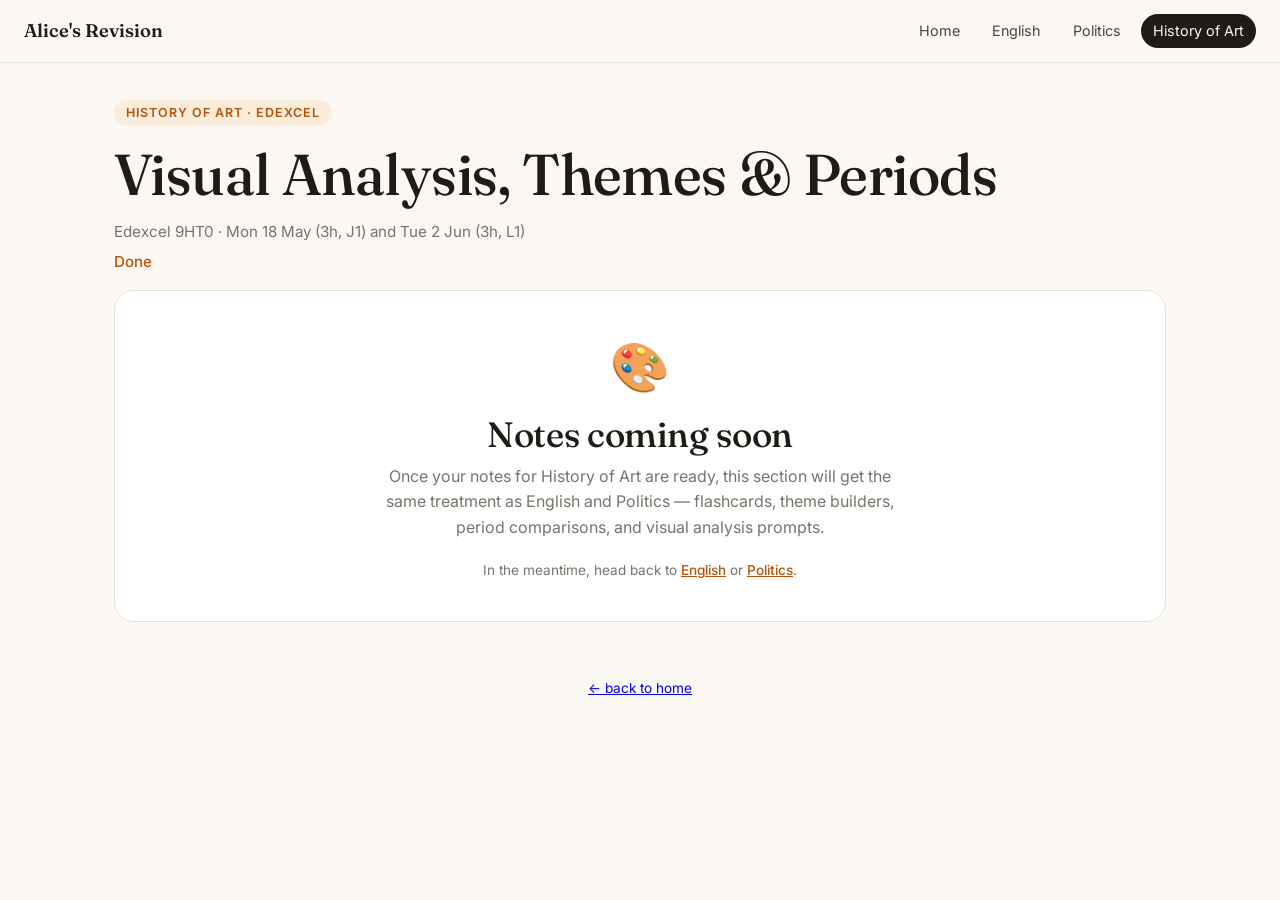
==== subjects/art.html @ 1a7590ea "v1: Alice's A-level revision app — English, Politics, Art placeholder, SW + cache-busting" ====
<!doctype html>
<html lang="en">
<head>
  <meta charset="utf-8" />
  <meta name="viewport" content="width=device-width, initial-scale=1" />
  <title>History of Art · Alice's Revision</title>
  <link rel="preconnect" href="https://fonts.googleapis.com">
  <link rel="preconnect" href="https://fonts.gstatic.com" crossorigin>
  <link href="https://fonts.googleapis.com/css2?family=Fraunces:ital,opsz,wght@0,9..144,400;0,9..144,500;0,9..144,600;1,9..144,400;1,9..144,500&family=Inter:wght@400;500;600&display=swap" rel="stylesheet">
  <link rel="stylesheet" href="../assets/css/styles.css?v=20260503174955">
  <link rel="icon" href="data:image/svg+xml,%3Csvg xmlns='http://www.w3.org/2000/svg' viewBox='0 0 64 64'%3E%3Crect width='64' height='64' rx='16' fill='%23B8540A'/%3E%3Ctext x='32' y='44' text-anchor='middle' font-family='serif' font-size='38' fill='%23FBF8F3' font-style='italic'%3EH%3C/text%3E%3C/svg%3E">
</head>
<body>

<nav class="nav">
  <a class="brand" href="../">Alice's Revision</a>
  <div class="links">
    <a href="../">Home</a>
    <a href="./english.html">English</a>
    <a href="./politics.html">Politics</a>
    <a href="./art.html" class="active">History of Art</a>
  </div>
</nav>

<div class="container">

  <header class="subject-header">
    <span class="badge art">History of Art · Edexcel</span>
    <h1>Visual Analysis, Themes & Periods</h1>
    <p class="meta">Edexcel 9HT0 · Mon 18 May (3h, J1) and Tue 2 Jun (3h, L1)</p>
    <p class="meta" id="examCountdown" style="margin-top: 8px; font-weight: 500; color: var(--art);"></p>
  </header>

  <div class="card-stage" style="text-align: center; min-height: 240px">
    <div style="font-size: 3rem; margin-bottom: 12px">🎨</div>
    <h2 class="serif" style="margin-bottom: 8px">Notes coming soon</h2>
    <p class="muted" style="max-width: 520px; margin: 0 auto; line-height: 1.6">
      Once your notes for History of Art are ready, this section will get the same treatment as English and Politics — flashcards, theme builders, period comparisons, and visual analysis prompts.
    </p>
    <p class="muted" style="font-size: 0.85rem; margin-top: 20px">
      In the meantime, head back to <a href="./english.html" style="color: var(--art); font-weight: 500">English</a> or
      <a href="./politics.html" style="color: var(--art); font-weight: 500">Politics</a>.
    </p>
  </div>

  <footer><a href="../">← back to home</a></footer>
</div>

<script src="../assets/js/shared.js?v=20260503174955"></script>
<script>
  const exam = window.EXAMS.find(e => e.subject === 'art');
  if (exam) {
    const t = timeUntil(exam.date);
    document.getElementById('examCountdown').textContent =
      t.past ? 'Done' : (t.days + ' day' + (t.days===1?'':'s') + ' to your first paper');
  }
</script>

</body>
</html>
---- assets/css/styles.css ----
/* ========================================================================
   Alice's A-Level Revision — design system
   Inspired by Anki + Notion + warm scholarly aesthetic
   ======================================================================== */

:root {
  /* Colours */
  --bg: #FBF8F3;          /* warm off-white parchment */
  --bg-elev: #FFFFFF;
  --bg-card: #FFFFFF;
  --ink: #1F1B16;
  --ink-soft: #4A453E;
  --ink-mute: #7A736A;
  --line: #E8E2D6;
  --line-soft: #F2EDE2;
  --gold: #B8860B;
  --gold-soft: #E8C766;

  /* Subject palette — distinct so Alice associates each with a colour */
  --eng: #6B2D5C;            /* deep mulberry — Milton/poetry */
  --eng-bg: #F5EBF1;
  --eng-soft: #B388A6;
  --pol: #14463A;            /* parliamentary green */
  --pol-bg: #E6EFEB;
  --pol-soft: #5A8A7A;
  --art: #B8540A;            /* renaissance ochre */
  --art-bg: #FAEDDC;
  --art-soft: #D4985E;

  /* Memory-cue accent palette (used for critic chips, themes etc.) */
  --c1: #E27D60;  /* coral */
  --c2: #E8A87C;  /* peach */
  --c3: #C38D9E;  /* dusty pink */
  --c4: #8E9AAF;  /* slate */
  --c5: #41B3A3;  /* teal */
  --c6: #85BAA1;  /* sage */
  --c7: #D4A373;  /* tan */
  --c8: #6D597A;  /* plum */
  --c9: #355C7D;  /* navy */
  --c10:#B56576;  /* rose */

  /* Confidence colours */
  --shaky: #C03A2B;
  --shaky-bg: #FCE8E5;
  --okay: #C68A12;
  --okay-bg: #FCF1DC;
  --solid: #2F8C57;
  --solid-bg: #E1F2E8;

  /* Typography */
  --font-display: 'Fraunces', 'Times New Roman', serif;
  --font-sans: 'Inter', -apple-system, BlinkMacSystemFont, sans-serif;
  --font-mono: 'JetBrains Mono', monospace;

  /* Sizing */
  --radius-sm: 6px;
  --radius: 12px;
  --radius-lg: 20px;
  --shadow-sm: 0 1px 2px rgba(31, 27, 22, 0.06);
  --shadow: 0 4px 16px rgba(31, 27, 22, 0.08);
  --shadow-lg: 0 12px 32px rgba(31, 27, 22, 0.12);
}

* { box-sizing: border-box; margin: 0; padding: 0; }

html { font-size: 16px; -webkit-font-smoothing: antialiased; }

body {
  background: var(--bg);
  color: var(--ink);
  font-family: var(--font-sans);
  line-height: 1.5;
  min-height: 100vh;
}

/* Typography ------------------------------------------------------------ */
.serif { font-family: var(--font-display); }

h1, h2, h3 { font-family: var(--font-display); font-weight: 500; line-height: 1.15; letter-spacing: -0.01em; }
h1 { font-size: clamp(2.2rem, 5vw, 3.6rem); }
h2 { font-size: clamp(1.6rem, 3vw, 2.2rem); font-weight: 500; }
h3 { font-size: 1.25rem; font-weight: 600; }
.muted { color: var(--ink-mute); }
.quote-text { font-family: var(--font-display); font-style: italic; font-size: 1.2rem; line-height: 1.45; }
.kbd { font-family: var(--font-mono); font-size: 0.78rem; background: var(--line-soft); padding: 2px 6px; border-radius: 4px; border: 1px solid var(--line); }

/* Layout ---------------------------------------------------------------- */
.container { max-width: 1100px; margin: 0 auto; padding: 0 24px; }
.container-narrow { max-width: 760px; margin: 0 auto; padding: 0 24px; }

.nav {
  position: sticky; top: 0; z-index: 50;
  background: rgba(251,248,243, .85); backdrop-filter: blur(12px);
  border-bottom: 1px solid var(--line);
  padding: 14px 24px;
  display: flex; align-items: center; justify-content: space-between;
}
.nav .brand { font-family: var(--font-display); font-size: 1.15rem; font-weight: 600; color: var(--ink); text-decoration: none; }
.nav .links { display: flex; gap: 8px; align-items: center; flex-wrap: wrap; }
.nav .links a {
  text-decoration: none; color: var(--ink-soft); font-size: 0.9rem; padding: 6px 12px;
  border-radius: 999px; transition: all .2s;
}
.nav .links a:hover { background: var(--line-soft); color: var(--ink); }
.nav .links a.active { background: var(--ink); color: var(--bg); }

/* Hero ------------------------------------------------------------------ */
.hero {
  padding: 56px 0 32px;
  text-align: center;
}
.hero .greeting { font-family: var(--font-display); font-size: clamp(2.4rem, 6vw, 4.2rem); margin-bottom: 16px; }
.hero .greeting em { font-style: italic; color: var(--gold); font-weight: 400; }
.hero .subtitle { font-size: 1.1rem; color: var(--ink-soft); max-width: 600px; margin: 0 auto; }

.streak-pill {
  display: inline-flex; align-items: center; gap: 8px;
  background: var(--bg-elev); border: 1px solid var(--line);
  border-radius: 999px; padding: 6px 14px; font-size: 0.85rem; color: var(--ink-soft);
  margin-top: 16px;
}
.streak-pill .dot { width: 8px; height: 8px; border-radius: 50%; background: var(--solid); animation: pulse 2s infinite; }
@keyframes pulse { 0%,100% { opacity: 1; } 50% { opacity: 0.4; } }

/* Countdown panel ------------------------------------------------------- */
.countdown {
  background: linear-gradient(135deg, #2C1810 0%, #1F1B16 100%);
  color: #FBF8F3;
  border-radius: var(--radius-lg);
  padding: 36px 28px;
  margin: 32px 0;
  text-align: center;
  position: relative; overflow: hidden;
}
.countdown::before {
  content: ''; position: absolute; inset: 0;
  background: radial-gradient(circle at 30% 20%, rgba(232,199,102,0.15) 0%, transparent 60%);
  pointer-events: none;
}
.countdown .label { font-size: 0.85rem; text-transform: uppercase; letter-spacing: 0.1em; opacity: 0.7; }
.countdown .next-exam { font-family: var(--font-display); font-size: 1.6rem; margin: 8px 0 20px; }
.countdown .timer { display: flex; justify-content: center; gap: 24px; flex-wrap: wrap; }
.countdown .timer .unit { min-width: 80px; }
.countdown .timer .num { font-family: var(--font-display); font-size: clamp(2.4rem, 6vw, 3.6rem); font-weight: 500; line-height: 1; color: var(--gold-soft); }
.countdown .timer .name { font-size: 0.78rem; text-transform: uppercase; letter-spacing: 0.15em; opacity: 0.6; margin-top: 4px; }

/* Quote block ----------------------------------------------------------- */
.daily-quote {
  background: var(--bg-elev);
  border: 1px solid var(--line);
  border-radius: var(--radius-lg);
  padding: 28px 32px;
  margin: 24px 0;
  position: relative;
}
.daily-quote::before {
  content: '“'; position: absolute; top: -10px; left: 20px;
  font-family: var(--font-display); font-size: 5rem; color: var(--gold-soft); line-height: 1;
}
.daily-quote .text { font-family: var(--font-display); font-style: italic; font-size: 1.15rem; line-height: 1.5; color: var(--ink); padding-left: 32px; }
.daily-quote .author { display: block; margin-top: 12px; font-size: 0.85rem; color: var(--ink-mute); padding-left: 32px; font-style: normal; }

/* Subject cards --------------------------------------------------------- */
.subjects { display: grid; gap: 20px; grid-template-columns: repeat(auto-fit, minmax(260px, 1fr)); margin: 32px 0; }
.subject-card {
  background: var(--bg-elev); border: 1px solid var(--line);
  border-radius: var(--radius-lg); padding: 24px; text-decoration: none; color: var(--ink);
  display: block; transition: all .25s; position: relative; overflow: hidden;
}
.subject-card::before {
  content: ''; position: absolute; left: 0; top: 0; bottom: 0; width: 4px; background: var(--accent, var(--ink));
}
.subject-card:hover { transform: translateY(-2px); box-shadow: var(--shadow-lg); }
.subject-card.eng { --accent: var(--eng); }
.subject-card.pol { --accent: var(--pol); }
.subject-card.art { --accent: var(--art); }
.subject-card .icon { font-size: 1.4rem; margin-bottom: 12px; }
.subject-card h3 { color: var(--accent, var(--ink)); margin-bottom: 4px; }
.subject-card .next { font-size: 0.85rem; color: var(--ink-mute); margin: 6px 0 12px; }
.subject-card .stats { display: flex; gap: 12px; flex-wrap: wrap; font-size: 0.8rem; color: var(--ink-mute); }
.subject-card .stats span { background: var(--line-soft); padding: 3px 8px; border-radius: 4px; }

/* Timetable ------------------------------------------------------------ */
.timetable {
  background: var(--bg-elev); border: 1px solid var(--line);
  border-radius: var(--radius-lg); padding: 24px; margin: 24px 0;
}
.timetable h2 { margin-bottom: 16px; }
.exam-row {
  display: grid; grid-template-columns: 110px 1fr auto; gap: 16px; align-items: center;
  padding: 14px 0; border-bottom: 1px solid var(--line-soft);
}
.exam-row:last-child { border-bottom: none; }
.exam-row .date { font-family: var(--font-display); font-size: 0.95rem; color: var(--ink); font-weight: 500; }
.exam-row .date .time { display: block; font-family: var(--font-sans); font-size: 0.78rem; color: var(--ink-mute); margin-top: 2px; font-weight: 400; }
.exam-row .info .title { font-weight: 600; }
.exam-row .info .meta { font-size: 0.82rem; color: var(--ink-mute); margin-top: 2px; }
.exam-row .countdown-mini { font-family: var(--font-display); font-size: 0.95rem; color: var(--ink-soft); white-space: nowrap; }
.exam-row .countdown-mini .num { font-size: 1.3rem; font-weight: 600; color: var(--ink); }
.exam-row[data-subject="eng"] .info .title { color: var(--eng); }
.exam-row[data-subject="pol"] .info .title { color: var(--pol); }
.exam-row[data-subject="art"] .info .title { color: var(--art); }
.exam-row.past { opacity: 0.4; }
.exam-row.past .countdown-mini { text-decoration: line-through; color: var(--ink-mute); }

/* Buttons --------------------------------------------------------------- */
.btn {
  display: inline-flex; align-items: center; gap: 8px;
  padding: 10px 18px; border-radius: 999px; font-size: 0.9rem; font-weight: 500;
  text-decoration: none; border: 1px solid transparent; cursor: pointer; transition: all .2s;
  font-family: var(--font-sans);
}
.btn-primary { background: var(--ink); color: var(--bg); }
.btn-primary:hover { background: #000; }
.btn-ghost { background: transparent; border-color: var(--line); color: var(--ink-soft); }
.btn-ghost:hover { background: var(--line-soft); color: var(--ink); }
.btn-eng { background: var(--eng); color: white; }
.btn-pol { background: var(--pol); color: white; }
.btn-art { background: var(--art); color: white; }

/* Mode picker ----------------------------------------------------------- */
.mode-grid { display: grid; gap: 16px; grid-template-columns: repeat(auto-fit, minmax(220px, 1fr)); margin: 24px 0; }
.mode-card {
  background: var(--bg-elev); border: 1px solid var(--line);
  border-radius: var(--radius); padding: 20px; cursor: pointer; transition: all .2s;
  text-decoration: none; color: var(--ink); display: block;
}
.mode-card:hover { border-color: var(--ink); transform: translateY(-2px); box-shadow: var(--shadow); }
.mode-card .icon { font-size: 1.6rem; margin-bottom: 10px; display: block; }
.mode-card h3 { font-size: 1rem; font-family: var(--font-sans); font-weight: 600; }
.mode-card p { font-size: 0.85rem; color: var(--ink-mute); margin-top: 6px; line-height: 1.4; }

/* Cards / flashcards ---------------------------------------------------- */
.card-stage {
  background: var(--bg-elev);
  border-radius: var(--radius-lg);
  padding: 40px 32px;
  min-height: 320px;
  border: 1px solid var(--line);
  position: relative;
  display: flex; flex-direction: column; justify-content: space-between;
  margin-bottom: 16px;
}

.progress-bar {
  height: 4px; background: var(--line-soft); border-radius: 2px; overflow: hidden; margin: 12px 0 24px;
}
.progress-bar .fill { height: 100%; background: var(--ink); transition: width .3s; }

/* Critic chip ----------------------------------------------------------- */
.critic-chip {
  display: inline-flex; align-items: center; gap: 8px;
  background: var(--chip-bg, var(--c1)); color: white;
  padding: 6px 14px; border-radius: 999px; font-size: 0.88rem; font-weight: 500;
  font-family: var(--font-sans);
}
.critic-chip .emoji { font-size: 1rem; }

/* Confidence buttons ---------------------------------------------------- */
.confidence-row {
  display: flex; gap: 8px; justify-content: center; margin-top: 24px; flex-wrap: wrap;
}
.confidence-btn {
  padding: 10px 18px; border-radius: var(--radius); border: 2px solid; font-weight: 500;
  cursor: pointer; transition: all .15s; background: white; font-family: inherit; font-size: 0.9rem;
}
.confidence-btn:hover { transform: translateY(-1px); }
.confidence-btn.shaky { color: var(--shaky); border-color: var(--shaky); }
.confidence-btn.shaky:hover { background: var(--shaky-bg); }
.confidence-btn.okay  { color: var(--okay); border-color: var(--okay); }
.confidence-btn.okay:hover { background: var(--okay-bg); }
.confidence-btn.solid { color: var(--solid); border-color: var(--solid); }
.confidence-btn.solid:hover { background: var(--solid-bg); }

/* Inputs --------------------------------------------------------------- */
input[type="text"], textarea, select {
  width: 100%; padding: 12px 16px; border: 1px solid var(--line);
  border-radius: var(--radius); font-family: inherit; font-size: 1rem;
  background: var(--bg-elev); color: var(--ink); transition: border .2s;
}
input[type="text"]:focus, textarea:focus, select:focus { outline: none; border-color: var(--ink); }

/* Reveal block (hidden until revealed) ---------------------------------- */
.reveal {
  background: var(--line-soft); border-radius: var(--radius); padding: 16px;
  font-family: var(--font-display); font-style: italic; line-height: 1.5; color: var(--ink-soft);
  cursor: pointer; transition: all .2s; min-height: 60px;
  display: flex; align-items: center; justify-content: center; text-align: center;
  border: 1px dashed var(--line);
}
/* Show fallback hint only when JS hasn't filled in custom placeholder content */
.reveal:empty::before { content: '🔒 tap to reveal'; opacity: 0.5; font-style: normal; font-size: 0.85rem; font-family: var(--font-sans); }
.reveal.revealed { background: var(--bg-elev); border-style: solid; cursor: default; text-align: left; justify-content: flex-start; }

/* Tag / theme labels --------------------------------------------------- */
.tag {
  display: inline-block; background: var(--line-soft); color: var(--ink-soft);
  padding: 3px 10px; border-radius: 999px; font-size: 0.78rem; font-weight: 500;
}
.tag.gold { background: rgba(184,134,11,0.12); color: var(--gold); }
.tag.eng  { background: var(--eng-bg); color: var(--eng); }
.tag.pol  { background: var(--pol-bg); color: var(--pol); }
.tag.art  { background: var(--art-bg); color: var(--art); }

/* Heatmap dot ---------------------------------------------------------- */
.heat-dot { display: inline-block; width: 10px; height: 10px; border-radius: 50%; background: var(--line); }
.heat-dot.shaky { background: var(--shaky); }
.heat-dot.okay { background: var(--okay); }
.heat-dot.solid { background: var(--solid); }

/* Two-column compare --------------------------------------------------- */
.compare {
  display: grid; grid-template-columns: 1fr 1fr; gap: 16px; margin: 16px 0;
}
@media (max-width: 700px) { .compare { grid-template-columns: 1fr; } }
.compare-col {
  background: var(--bg-elev); border: 1px solid var(--line);
  border-radius: var(--radius); padding: 18px;
}
.compare-col h4 { font-family: var(--font-display); font-size: 1.1rem; margin-bottom: 8px; }
.compare-col.plath { border-top: 3px solid var(--c8); }
.compare-col.hughes { border-top: 3px solid var(--c5); }

/* Toast / hint --------------------------------------------------------- */
.hint {
  background: rgba(184,134,11,0.08); border-left: 3px solid var(--gold);
  padding: 10px 14px; border-radius: 6px; font-size: 0.88rem; color: var(--ink-soft);
  margin: 12px 0;
}

/* Section list ---------------------------------------------------------- */
.section-list { display: grid; gap: 8px; }
.section-item {
  background: var(--bg-elev); border: 1px solid var(--line); border-radius: var(--radius);
  padding: 12px 16px; display: flex; align-items: center; gap: 12px;
}
.section-item .lines {
  font-family: var(--font-mono); font-size: 0.78rem;
  background: var(--line-soft); padding: 2px 8px; border-radius: 4px;
  color: var(--ink-mute); white-space: nowrap;
}
.section-item .title { flex: 1; font-weight: 500; }

/* Mobile tweaks --------------------------------------------------------- */
@media (max-width: 640px) {
  .container { padding: 0 16px; }
  .countdown { padding: 28px 20px; }
  .countdown .timer .num { font-size: 2.4rem; }
  .countdown .timer { gap: 16px; }
  .countdown .timer .unit { min-width: 60px; }
  .exam-row { grid-template-columns: 90px 1fr auto; gap: 10px; padding: 12px 0; }
  .exam-row .countdown-mini { font-size: 0.85rem; }
  .exam-row .countdown-mini .num { font-size: 1.05rem; }
  .card-stage { padding: 24px 20px; }
  .nav { padding: 10px 16px; }
  .nav .links a { padding: 5px 10px; font-size: 0.82rem; }
}

/* Animations ----------------------------------------------------------- */
@keyframes fadeIn { from { opacity: 0; transform: translateY(8px); } to { opacity: 1; transform: translateY(0); } }
.fade-in { animation: fadeIn .35s ease; }

/* Subject page header -------------------------------------------------- */
.subject-header {
  padding: 36px 0 16px;
}
.subject-header .badge {
  display: inline-block; padding: 4px 12px; border-radius: 999px;
  font-size: 0.78rem; font-weight: 600; text-transform: uppercase; letter-spacing: 0.08em;
  margin-bottom: 16px;
}
.subject-header .badge.eng { background: var(--eng-bg); color: var(--eng); }
.subject-header .badge.pol { background: var(--pol-bg); color: var(--pol); }
.subject-header .badge.art { background: var(--art-bg); color: var(--art); }
.subject-header h1 { margin-bottom: 12px; }
.subject-header .meta { color: var(--ink-mute); font-size: 0.95rem; }

/* Footer --------------------------------------------------------------- */
footer {
  text-align: center; padding: 40px 0 24px; color: var(--ink-mute); font-size: 0.85rem;
}
footer .pip { color: var(--gold); }
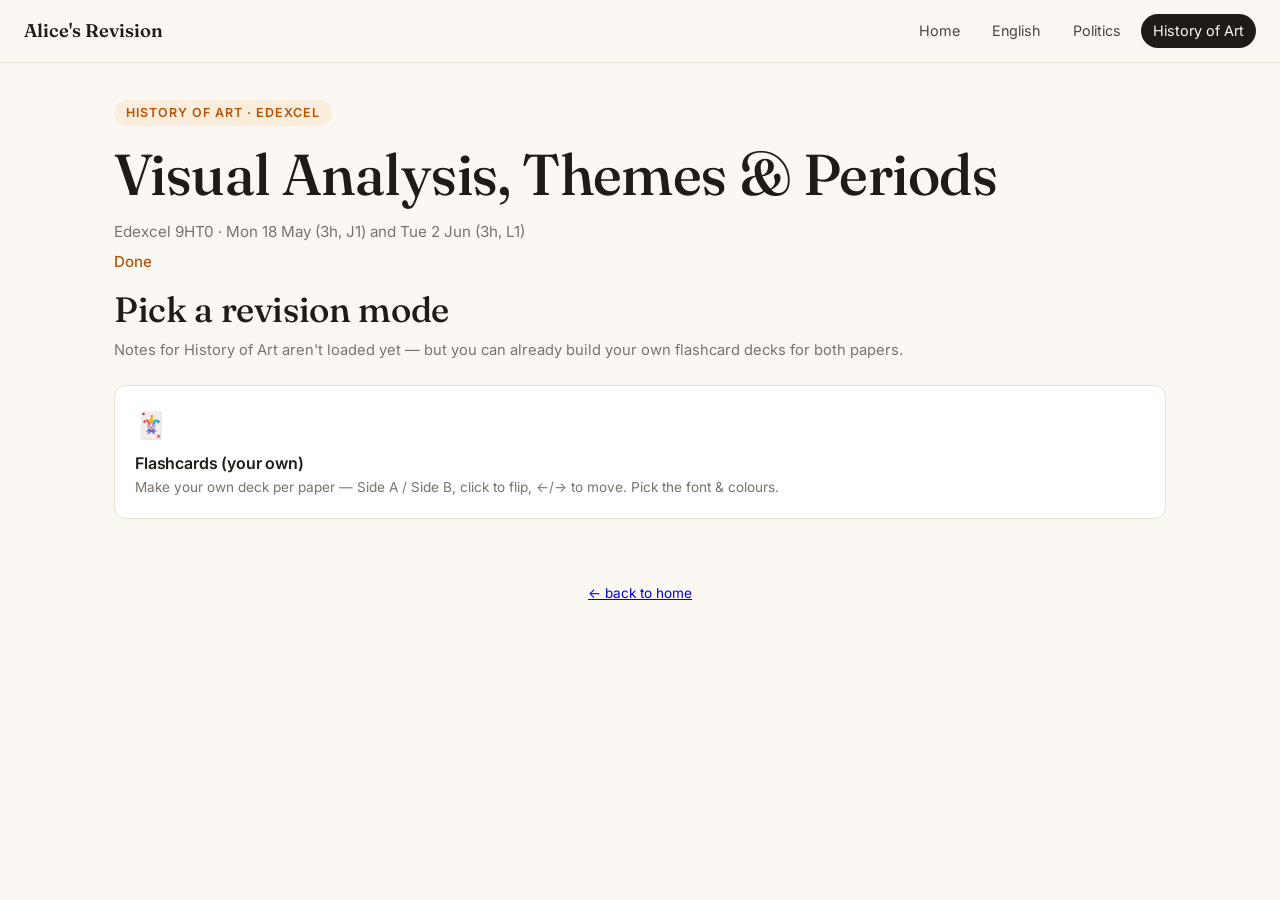
==== commit ce138fa0: "feat: user-created flashcards mode (per subject + per paper, custom font/colour, flip card)" ====
--- a/subjects/art.html
+++ b/subjects/art.html
@@ -8,6 +8,8 @@
   <link rel="preconnect" href="https://fonts.gstatic.com" crossorigin>
   <link href="https://fonts.googleapis.com/css2?family=Fraunces:ital,opsz,wght@0,9..144,400;0,9..144,500;0,9..144,600;1,9..144,400;1,9..144,500&family=Inter:wght@400;500;600&display=swap" rel="stylesheet">
   <link rel="stylesheet" href="../assets/css/styles.css?v=20260503174955">
+  <link rel="stylesheet" href="../assets/css/flashcards.css?v=20260503174955">
+  <link href="https://fonts.googleapis.com/css2?family=Caveat:wght@400;600&display=swap" rel="stylesheet">
   <link rel="icon" href="data:image/svg+xml,%3Csvg xmlns='http://www.w3.org/2000/svg' viewBox='0 0 64 64'%3E%3Crect width='64' height='64' rx='16' fill='%23B8540A'/%3E%3Ctext x='32' y='44' text-anchor='middle' font-family='serif' font-size='38' fill='%23FBF8F3' font-style='italic'%3EH%3C/text%3E%3C/svg%3E">
 </head>
 <body>
@@ -31,22 +33,27 @@
     <p class="meta" id="examCountdown" style="margin-top: 8px; font-weight: 500; color: var(--art);"></p>
   </header>
 
-  <div class="card-stage" style="text-align: center; min-height: 240px">
-    <div style="font-size: 3rem; margin-bottom: 12px">🎨</div>
-    <h2 class="serif" style="margin-bottom: 8px">Notes coming soon</h2>
-    <p class="muted" style="max-width: 520px; margin: 0 auto; line-height: 1.6">
-      Once your notes for History of Art are ready, this section will get the same treatment as English and Politics — flashcards, theme builders, period comparisons, and visual analysis prompts.
+  <div id="modePicker">
+    <h2 class="serif" style="margin-bottom: 8px">Pick a revision mode</h2>
+    <p class="muted" style="margin-bottom: 16px; font-size: 0.92rem">
+      Notes for History of Art aren't loaded yet — but you can already build your own flashcard decks for both papers.
     </p>
-    <p class="muted" style="font-size: 0.85rem; margin-top: 20px">
-      In the meantime, head back to <a href="./english.html" style="color: var(--art); font-weight: 500">English</a> or
-      <a href="./politics.html" style="color: var(--art); font-weight: 500">Politics</a>.
-    </p>
+    <div class="mode-grid">
+      <a class="mode-card" data-mode="flashcards">
+        <span class="icon">🃏</span>
+        <h3>Flashcards (your own)</h3>
+        <p>Make your own deck per paper — Side A / Side B, click to flip, ←/→ to move. Pick the font &amp; colours.</p>
+      </a>
+    </div>
   </div>
+
+  <div id="revisionArea" style="display:none"></div>
 
   <footer><a href="../">← back to home</a></footer>
 </div>
 
 <script src="../assets/js/shared.js?v=20260503174955"></script>
+<script src="../assets/js/flashcards.js?v=20260503174955"></script>
 <script>
   const exam = window.EXAMS.find(e => e.subject === 'art');
   if (exam) {
@@ -54,6 +61,21 @@
     document.getElementById('examCountdown').textContent =
       t.past ? 'Done' : (t.days + ' day' + (t.days===1?'':'s') + ' to your first paper');
   }
+  document.querySelectorAll('.mode-card[data-mode]').forEach(card => {
+    card.addEventListener('click', e => {
+      e.preventDefault();
+      const mode = card.dataset.mode;
+      const picker = document.getElementById('modePicker');
+      const area = document.getElementById('revisionArea');
+      picker.style.display = 'none'; area.style.display = 'block'; area.innerHTML = '';
+      const back = document.createElement('button');
+      back.className = 'btn btn-ghost';
+      back.textContent = '← back to modes';
+      back.addEventListener('click', () => { picker.style.display = 'block'; area.style.display = 'none'; area.innerHTML = ''; });
+      area.appendChild(back);
+      if (mode === 'flashcards') window.buildFlashcards(area, 'art');
+    });
+  });
 </script>
 
 </body>
--- a/assets/css/styles.css
+++ b/assets/css/styles.css
@@ -281,6 +281,35 @@
 input[type="text"]:focus, textarea:focus, select:focus { outline: none; border-color: var(--ink); }
 
 /* Reveal block (hidden until revealed) ---------------------------------- */
+/* Today's focus =========================================================== */
+.focus { margin-top: 32px; }
+.focus-header { display: flex; align-items: center; justify-content: space-between; gap: 16px; margin-bottom: 4px; flex-wrap: wrap; }
+.focus-header h2 { margin: 0; }
+.focus-intro { margin: 0 0 16px; font-size: 0.92rem; }
+.focus-grid { display: grid; grid-template-columns: repeat(auto-fill, minmax(240px, 1fr)); gap: 12px; }
+.focus-card {
+  display: block; padding: 16px; background: var(--bg-elev);
+  border-radius: var(--radius); border: 1px solid var(--line);
+  text-decoration: none; color: var(--ink);
+  transition: transform .15s, border-color .15s, box-shadow .15s;
+  border-left: 4px solid var(--line);
+  min-height: 110px; display: flex; flex-direction: column; justify-content: space-between;
+}
+.focus-card:hover { transform: translateY(-2px); box-shadow: 0 8px 22px -14px rgba(0,0,0,0.18); }
+.focus-card.subj-eng { border-left-color: var(--eng); }
+.focus-card.subj-pol { border-left-color: var(--pol); }
+.focus-card.subj-art { border-left-color: var(--art); }
+.focus-card.level-shaky { background: linear-gradient(180deg, #FFF5F1 0%, var(--bg-elev) 100%); }
+.focus-meta { display: flex; align-items: center; gap: 8px; font-size: 0.78rem; color: var(--ink-mute); margin-bottom: 8px; flex-wrap: wrap; }
+.focus-emoji { font-size: 1.05rem; }
+.focus-label { font-family: var(--font-sans); text-transform: uppercase; letter-spacing: 0.04em; font-weight: 500; }
+.focus-pill { font-size: 0.7rem; padding: 2px 8px; border-radius: 999px; font-family: var(--font-sans); font-weight: 500; letter-spacing: 0.02em; }
+.focus-pill.shaky { background: #F8D7CE; color: #8A2A14; }
+.focus-pill.okay  { background: #FFE9C2; color: #7A4F0E; }
+.focus-pill.new   { background: var(--line-soft); color: var(--ink-mute); }
+.focus-text { font-family: var(--font-display); font-size: 0.98rem; line-height: 1.4; color: var(--ink); margin-bottom: 10px; flex: 1; }
+.focus-foot { font-size: 0.78rem; color: var(--ink-mute); font-family: var(--font-sans); }
+
 .reveal {
   background: var(--line-soft); border-radius: var(--radius); padding: 16px;
   font-family: var(--font-display); font-style: italic; line-height: 1.5; color: var(--ink-soft);
@@ -360,6 +389,130 @@
 @keyframes fadeIn { from { opacity: 0; transform: translateY(8px); } to { opacity: 1; transform: translateY(0); } }
 .fade-in { animation: fadeIn .35s ease; }
 
+/* Stagger reveal ------------------------------------------------------- */
+@keyframes staggerIn {
+  from { opacity: 0; transform: translateY(12px) scale(0.97); }
+  to   { opacity: 1; transform: translateY(0) scale(1); }
+}
+.stagger-item { opacity: 0; }
+.stagger-item.stagger-go { animation: staggerIn 0.5s cubic-bezier(0.22, 1, 0.36, 1) forwards; }
+
+/* Blurt-first recall --------------------------------------------------- */
+.blurt-wrap { margin: 16px 0 8px; }
+.blurt-prompt { font-family: var(--font-display); font-size: 1.05rem; color: var(--ink); margin: 0 0 10px; line-height: 1.4; }
+.blurt-input {
+  width: 100%; padding: 12px 14px; border: 2px solid var(--line);
+  border-radius: var(--radius); font-family: var(--font-display); font-size: 1rem;
+  line-height: 1.5; color: var(--ink); background: var(--bg);
+  resize: vertical; min-height: 84px; box-sizing: border-box;
+  transition: border-color 0.2s, box-shadow 0.2s;
+}
+.blurt-input:focus { outline: none; border-color: var(--gold); box-shadow: 0 0 0 3px rgba(184,134,11,0.12); }
+.blurt-input:disabled { background: var(--line-soft); color: var(--ink-mute); }
+.blurt-btns { display: flex; gap: 8px; margin-top: 10px; flex-wrap: wrap; }
+.blurt-btns .btn { padding: 8px 14px; font-size: 0.88rem; }
+.blurt-score { min-height: 32px; margin-top: 12px; }
+.blurt-score-pill {
+  display: inline-block; padding: 6px 14px; border-radius: 999px;
+  font-family: var(--font-sans); font-size: 0.88rem; font-weight: 500;
+  line-height: 1.4;
+}
+.blurt-score-pill.good { background: var(--solid-bg); color: var(--solid); }
+.blurt-score-pill.close { background: var(--okay-bg); color: var(--okay); }
+.blurt-score-pill.no { background: var(--shaky-bg); color: var(--shaky); }
+.blurt-reveal { margin-top: 14px; }
+.blurt-reveal:empty { display: none; }
+
+/* Cloze fill-in-the-blank -------------------------------------------- */
+.cloze {
+  font-family: var(--font-display); font-size: 1.1rem; line-height: 1.7;
+  color: var(--ink); margin: 12px 0;
+}
+.cloze-shown { color: var(--ink); }
+.cloze-gap {
+  display: inline-block; min-width: 80px; padding: 0 6px; margin: 0 2px;
+  border-bottom: 2px dashed var(--gold); color: transparent;
+  font-family: var(--font-mono);
+  letter-spacing: 0.1em;
+}
+.cloze-input {
+  display: inline-block; min-width: 200px; padding: 4px 10px;
+  border: 2px dashed var(--gold); border-radius: 6px;
+  background: rgba(184,134,11,0.05); font-family: var(--font-display);
+  font-size: 1rem; color: var(--ink); margin: 0 4px;
+}
+.cloze-input:focus { outline: none; background: rgba(184,134,11,0.12); }
+
+/* Critic vs text quote distinction in Plath/Hughes ------------------ */
+.pq-poem-title {
+  display: block; font-family: var(--font-display); font-style: italic;
+  font-size: 1.05rem; font-weight: 600; color: var(--ink);
+  margin: 4px 0 8px; padding-bottom: 4px; border-bottom: 1px solid var(--line);
+}
+.pq-text-quote {
+  background: rgba(255, 235, 100, 0.18); padding: 6px 10px; border-radius: 4px;
+  border-left: 3px solid #E0C84A; margin: 6px 0;
+  font-family: var(--font-display); font-style: italic; line-height: 1.5;
+}
+.pq-critic-quote {
+  background: rgba(160, 43, 147, 0.07); padding: 8px 12px; border-radius: 4px;
+  border-left: 3px solid #A02B93; margin: 8px 0; line-height: 1.5;
+}
+.pq-critic-attrib { display: block; font-size: 0.82rem; color: #A02B93; font-weight: 500; margin-top: 4px; font-family: var(--font-sans); }
+.pq-context {
+  background: rgba(217, 73, 73, 0.06); padding: 6px 10px; border-radius: 4px;
+  border-left: 3px solid #D94949; margin: 6px 0; font-size: 0.92rem;
+}
+.pq-section-label {
+  display: inline-block; font-family: var(--font-sans); font-size: 0.72rem;
+  font-weight: 600; text-transform: uppercase; letter-spacing: 0.08em;
+  color: var(--ink-mute); margin: 12px 0 6px;
+}
+
+/* Confidence button colour helpers (used by .blurt-score-pill) */
+:root {
+  --solid-bg: rgba(34, 139, 65, 0.10);
+  --okay-bg:  rgba(225, 145, 30, 0.12);
+  --shaky-bg: rgba(216, 71, 51, 0.10);
+}
+
+/* Share-friend banner ------------------------------------------------ */
+.share-banner {
+  background: linear-gradient(135deg, rgba(184,134,11,0.12) 0%, rgba(184,134,11,0.04) 100%);
+  border: 1px solid rgba(184,134,11,0.25); border-radius: var(--radius);
+  padding: 18px 22px; margin: 28px 0; display: flex; align-items: center;
+  justify-content: space-between; gap: 16px; flex-wrap: wrap;
+}
+.share-banner .share-text { flex: 1; min-width: 220px; }
+.share-banner h3 { margin: 0 0 4px; font-family: var(--font-display); font-size: 1.15rem; }
+.share-banner p { margin: 0; color: var(--ink-soft); font-size: 0.9rem; }
+.share-banner-text { flex: 1; min-width: 220px; display: flex; flex-direction: column; gap: 2px; line-height: 1.4; }
+.share-banner-text strong { font-family: var(--font-display); font-weight: 500; font-size: 1.05rem; }
+.share-banner-text .share-banner-sub { color: var(--ink-soft); font-size: 0.88rem; }
+.share-banner-text .share-banner-emoji { display: inline-block; margin-right: 8px; font-size: 1.2rem; }
+.share-banner-btn { white-space: nowrap; }
+
+/* Share-mode (friend's view) name prompt */
+.share-name-modal {
+  position: fixed; inset: 0; background: rgba(31, 27, 22, 0.55);
+  display: flex; align-items: center; justify-content: center; z-index: 1000;
+}
+.share-name-modal .panel,
+.share-name-modal .share-name-card {
+  background: var(--bg); padding: 32px; border-radius: 12px;
+  max-width: 420px; width: 90%; box-shadow: 0 20px 60px rgba(0,0,0,0.25);
+}
+.share-name-modal h2 { margin: 0 0 8px; font-family: var(--font-display); }
+.share-name-modal p { margin: 0 0 12px; color: var(--ink-soft); font-size: 0.95rem; }
+.share-name-modal input {
+  width: 100%; box-sizing: border-box; padding: 10px 14px;
+  font-size: 1rem; border: 1px solid var(--line); border-radius: 8px;
+  font-family: var(--font-sans); margin-top: 4px; margin-bottom: 16px;
+  background: var(--bg-elev); color: var(--ink);
+}
+.share-name-modal input:focus { outline: 2px solid var(--solid); outline-offset: 1px; }
+.share-name-modal button { width: 100%; }
+
 /* Subject page header -------------------------------------------------- */
 .subject-header {
   padding: 36px 0 16px;
@@ -375,6 +528,27 @@
 .subject-header h1 { margin-bottom: 12px; }
 .subject-header .meta { color: var(--ink-mute); font-size: 0.95rem; }
 
+/* PDF link button on subject headers ----------------------------------- */
+.pdf-link {
+  display: inline-flex; align-items: center; gap: 6px;
+  margin-top: 12px;
+  padding: 7px 14px;
+  background: var(--bg-elev);
+  border: 1px solid var(--line);
+  border-radius: 8px;
+  color: var(--ink);
+  font-size: 0.88rem;
+  font-weight: 500;
+  text-decoration: none;
+  transition: background 0.15s, border-color 0.15s, transform 0.15s;
+}
+.pdf-link:hover {
+  background: var(--bg);
+  border-color: var(--solid);
+  transform: translateY(-1px);
+}
+.pdf-link:active { transform: translateY(0); }
+
 /* Footer --------------------------------------------------------------- */
 footer {
   text-align: center; padding: 40px 0 24px; color: var(--ink-mute); font-size: 0.85rem;
--- a/assets/css/flashcards.css
+++ b/assets/css/flashcards.css
@@ -0,0 +1,162 @@
+/* Flashcards module styles ============================================ */
+
+/* Tabs */
+.fc-tabs {
+  display: flex; gap: 6px; border-bottom: 1px solid var(--line);
+  margin: 16px 0 0;
+}
+.fc-tab {
+  background: transparent; border: 0; border-bottom: 2px solid transparent;
+  padding: 10px 14px; cursor: pointer;
+  font: inherit; color: var(--ink-mute); font-weight: 500;
+  border-radius: 0; transition: color 0.15s, border-color 0.15s;
+}
+.fc-tab:hover { color: var(--ink); }
+.fc-tab.active { color: var(--ink); border-bottom-color: var(--solid); }
+
+.fc-body { padding: 18px 0; }
+.fc-empty { text-align: center; padding: 36px 12px; color: var(--ink-mute); }
+.fc-empty p { margin-bottom: 14px; }
+
+/* Stage + counter */
+.fc-stage { display: flex; flex-direction: column; align-items: center; gap: 12px; }
+.fc-counter {
+  font-size: 0.85rem; color: var(--ink-mute);
+  margin: 0; letter-spacing: 0.04em;
+}
+
+/* The flip card (3D) */
+.fc-card {
+  --fc-font: Fraunces, Georgia, serif;
+  --fc-color: var(--ink);
+  --fc-bg: #FBF7EE;
+  width: 100%; max-width: 560px; height: 320px;
+  perspective: 1200px;
+  cursor: pointer;
+  outline: none;
+}
+.fc-card:focus-visible { box-shadow: 0 0 0 3px rgba(46, 88, 73, 0.3); border-radius: 16px; }
+.fc-card-inner {
+  position: relative; width: 100%; height: 100%;
+  transform-style: preserve-3d;
+  transition: transform 0.55s cubic-bezier(0.22, 1, 0.36, 1);
+}
+.fc-card.flipped .fc-card-inner { transform: rotateY(180deg); }
+.fc-card-face {
+  position: absolute; inset: 0;
+  display: flex; align-items: center; justify-content: center;
+  padding: 28px 32px; text-align: center;
+  font-family: var(--fc-font);
+  color: var(--fc-color);
+  background: var(--fc-bg);
+  border: 1px solid var(--line);
+  border-radius: 16px;
+  box-shadow: 0 4px 18px rgba(0,0,0,0.06);
+  font-size: 1.4rem;
+  line-height: 1.45;
+  -webkit-backface-visibility: hidden; backface-visibility: hidden;
+  white-space: pre-wrap;
+  overflow: auto;
+}
+.fc-back { transform: rotateY(180deg); }
+
+/* Controls */
+.fc-controls {
+  display: flex; gap: 8px; justify-content: center; margin-top: 18px;
+  flex-wrap: wrap;
+}
+.fc-utils {
+  display: flex; gap: 12px; align-items: center; justify-content: center;
+  margin-top: 10px; flex-wrap: wrap;
+}
+.fc-tip {
+  font-size: 0.82rem; color: var(--ink-mute);
+}
+
+/* Editor form */
+.fc-form {
+  background: var(--bg-elev);
+  border: 1px solid var(--line);
+  border-radius: 12px;
+  padding: 16px;
+  margin-bottom: 12px;
+}
+.fc-label {
+  display: flex; flex-direction: column; gap: 4px;
+  margin: 8px 0;
+  font-size: 0.85rem; color: var(--ink-mute);
+}
+.fc-label > span { font-weight: 500; }
+.fc-input {
+  width: 100%;
+  font: inherit; font-size: 0.95rem;
+  background: var(--bg);
+  color: var(--ink);
+  border: 1px solid var(--line);
+  border-radius: 8px;
+  padding: 8px 10px;
+  resize: vertical;
+}
+.fc-input:focus { outline: 2px solid rgba(46, 88, 73, 0.3); border-color: var(--solid); }
+
+/* List of existing cards */
+.fc-list { display: flex; flex-direction: column; gap: 8px; margin-top: 8px; }
+.fc-row {
+  display: grid;
+  grid-template-columns: 38px 1fr 1fr auto;
+  gap: 10px; align-items: start;
+  background: var(--bg-elev);
+  border: 1px solid var(--line);
+  border-radius: 10px;
+  padding: 10px 12px;
+}
+.fc-num { font-size: 0.82rem; color: var(--ink-mute); padding-top: 2px; }
+.fc-side { display: flex; gap: 6px; align-items: flex-start; min-width: 0; }
+.fc-side-lbl {
+  font-size: 0.7rem; font-weight: 600;
+  background: var(--bg);
+  border: 1px solid var(--line);
+  border-radius: 4px;
+  padding: 1px 6px;
+  flex-shrink: 0;
+}
+.fc-side-text {
+  font-size: 0.9rem;
+  white-space: pre-wrap;
+  overflow-wrap: anywhere;
+}
+.fc-row-actions { display: flex; gap: 6px; flex-shrink: 0; }
+.fc-row-actions .btn { padding: 4px 10px; font-size: 0.82rem; }
+.btn.danger { color: #B33A3A; }
+.btn.danger:hover { background: #FBE6E6; border-color: #E8B7B7; }
+
+@media (max-width: 720px) {
+  .fc-row {
+    grid-template-columns: 1fr;
+  }
+  .fc-num { padding-top: 0; }
+  .fc-card { height: 280px; }
+  .fc-card-face { font-size: 1.2rem; padding: 22px 20px; }
+}
+
+/* Style tab swatches */
+.fc-swatches {
+  display: flex; flex-wrap: wrap; gap: 8px; margin-top: 8px;
+}
+.fc-swatch {
+  border: 1px solid var(--line);
+  background: var(--bg-elev);
+  padding: 6px 12px;
+  border-radius: 8px;
+  cursor: pointer;
+  font: inherit;
+  font-size: 0.88rem;
+  transition: border-color 0.15s, transform 0.1s;
+}
+.fc-swatch:hover { border-color: var(--solid); }
+.fc-swatch.active {
+  border-color: var(--solid);
+  background: var(--bg);
+  box-shadow: 0 0 0 2px rgba(46, 88, 73, 0.2);
+}
+.fc-bg-swatch.active { color: var(--ink); }
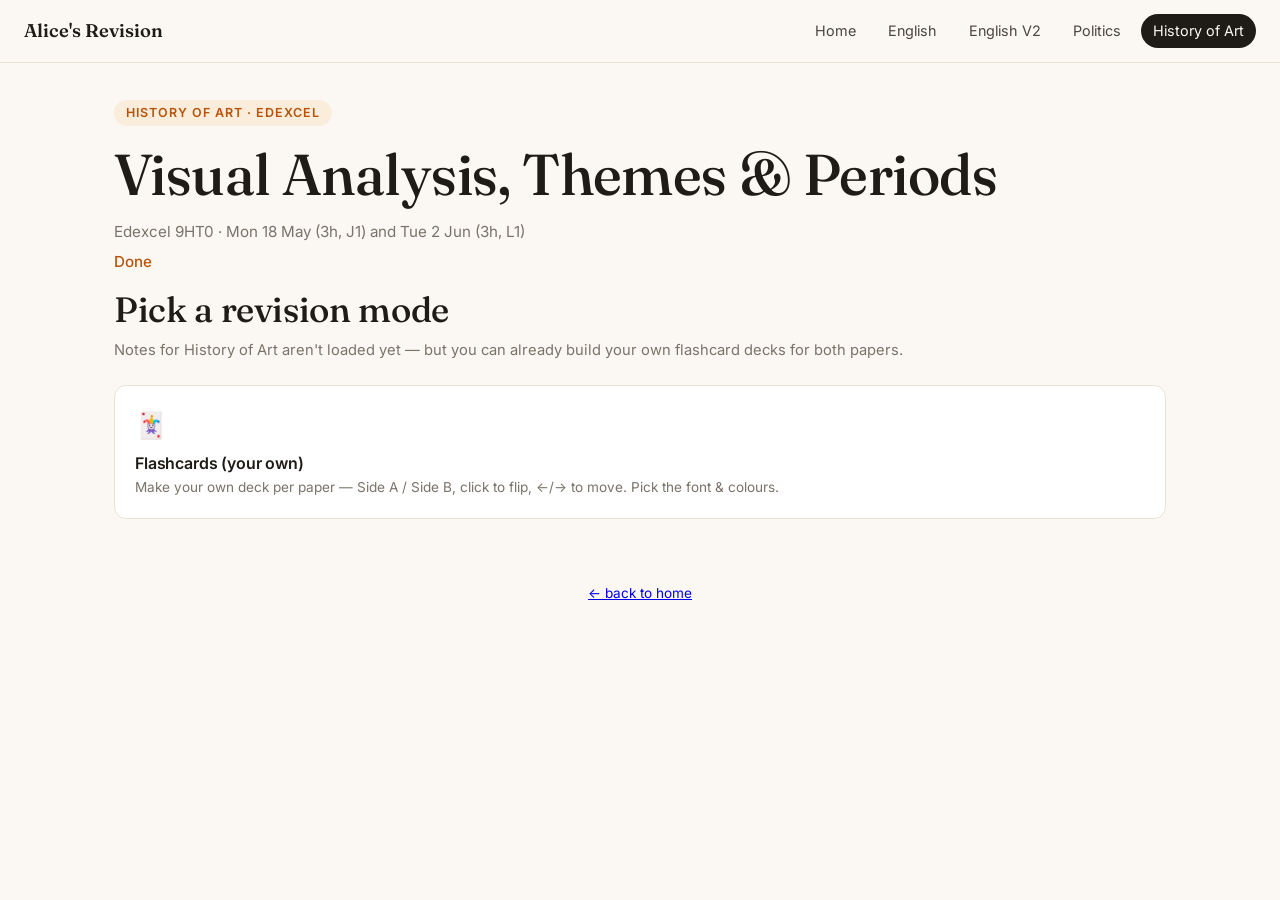
==== commit fcb0db7d: "fix(nav): add English V2 link to home, English, Politics, Art nav" ====
--- a/subjects/art.html
+++ b/subjects/art.html
@@ -19,6 +19,7 @@
   <div class="links">
     <a href="../">Home</a>
     <a href="./english.html">English</a>
+    <a href="./english-v2.html">English V2</a>
     <a href="./politics.html">Politics</a>
     <a href="./art.html" class="active">History of Art</a>
   </div>
--- a/assets/css/flashcards.css
+++ b/assets/css/flashcards.css
@@ -1,4 +1,45 @@
 /* Flashcards module styles ============================================ */
+
+/* Sets picker — "+ New set" form */
+.fc-newset {
+  background: var(--bg-elev);
+  border: 1px solid var(--line);
+  border-radius: 12px;
+  padding: 14px 16px;
+  margin-bottom: 8px;
+}
+.fc-newset h3 { margin: 0 0 8px; }
+.fc-newset-row {
+  display: flex; gap: 8px; align-items: stretch; flex-wrap: wrap;
+}
+.fc-newset-row .fc-input {
+  flex: 1; min-width: 220px;
+  height: 38px;
+}
+
+/* Set cards in the picker grid (existing sets) */
+.fc-set-card {
+  position: relative;
+}
+.fc-set-controls {
+  position: absolute; top: 8px; right: 8px;
+  display: flex; gap: 4px;
+}
+.fc-set-ctrl {
+  background: var(--bg);
+  border: 1px solid var(--line);
+  border-radius: 6px;
+  width: 28px; height: 28px;
+  font-size: 0.85rem;
+  cursor: pointer;
+  color: var(--ink-mute);
+  display: flex; align-items: center; justify-content: center;
+  padding: 0;
+  transition: color 0.15s, border-color 0.15s, background 0.15s;
+}
+.fc-set-ctrl:hover { color: var(--ink); border-color: var(--solid); }
+.fc-set-ctrl.danger:hover { color: #B33A3A; border-color: #E8B7B7; background: #FBE6E6; }
+
 
 /* Tabs */
 .fc-tabs {
